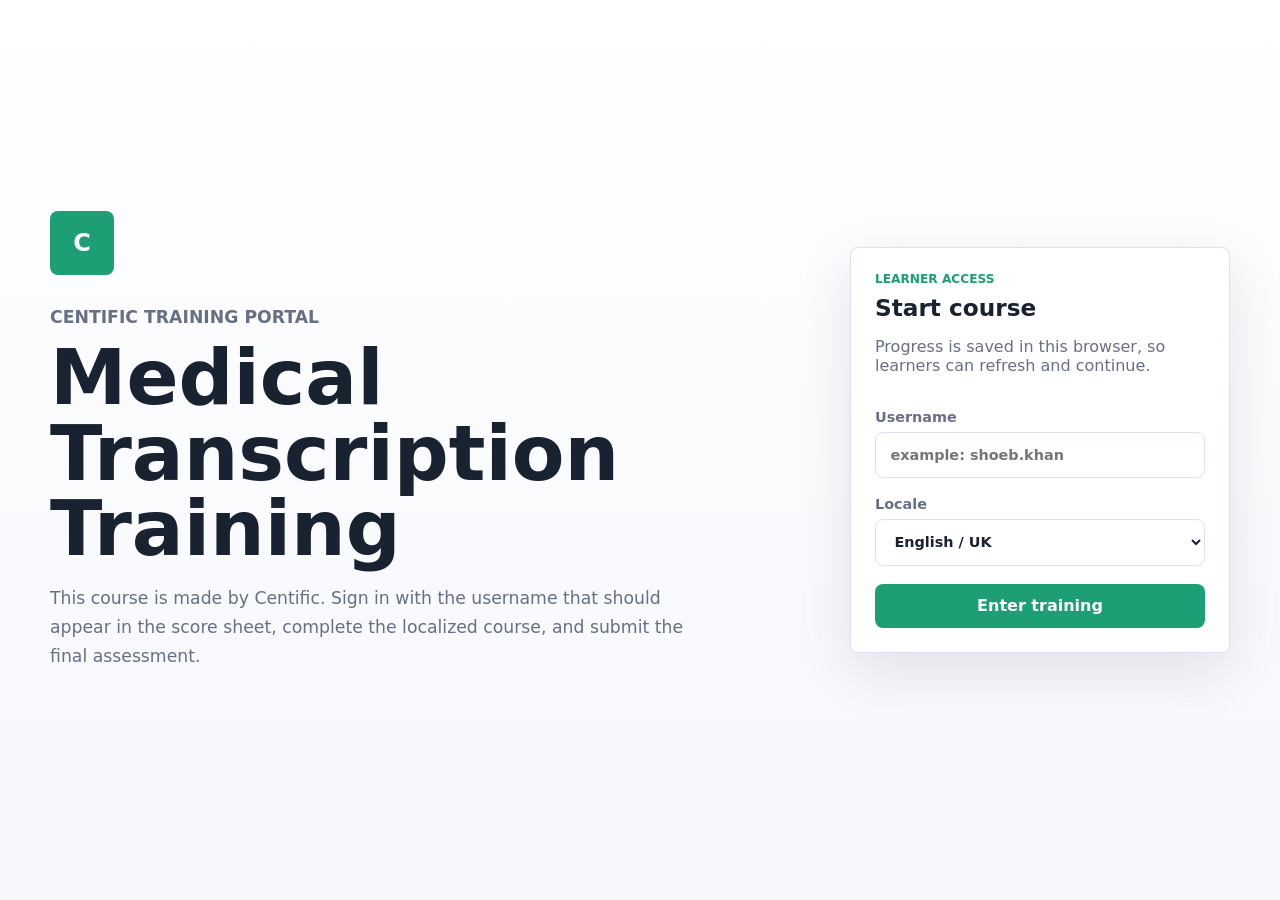
==== index.html @ d2160448 "Add files via upload" ====
﻿<!DOCTYPE html>
<html lang="en">
<head>
  <meta charset="UTF-8">
  <meta name="viewport" content="width=device-width, initial-scale=1.0">
  <title>Centific Medical Transcription Training</title>
  <link rel="stylesheet" href="styles.css">
</head>
<body>
  <main class="portal">
    <section class="login-view" id="loginView">
      <div class="hero-copy">
        <div class="brand-mark">C</div>
        <p class="eyebrow">Centific training portal</p>
        <h1>Medical Transcription Training</h1>
        <p>
          This course is made by Centific. Sign in with the username that should appear in the score sheet,
          complete the localized course, and submit the final assessment.
        </p>
      </div>

      <form class="login-card" id="loginForm">
        <div>
          <p class="eyebrow">Learner access</p>
          <h2>Start course</h2>
          <p class="muted">Progress is saved in this browser, so learners can refresh and continue.</p>
        </div>

        <label>
          Username
          <input id="usernameInput" type="text" placeholder="example: shoeb.khan" required autocomplete="name">
        </label>

        <label>
          Locale
          <select id="localeInput">
            <option value="English / UK">English / UK</option>
            <option value="Deutsch / Germany">Deutsch / Germany</option>
            <option value="Nederlands / Netherlands">Nederlands / Netherlands</option>
            <option value="Français / France">Français / France</option>
          </select>
        </label>

        <button class="primary-button" type="submit">Enter training</button>
      </form>
    </section>

    <section class="course-view hidden" id="courseView">
      <header class="topbar">
        <div>
          <p class="eyebrow">Centific Medical Transcription Training</p>
          <h1 id="learnerTitle">Learner course</h1>
        </div>

        <div class="topbar-actions">
          <span class="status-pill" id="sheetStatus">Google Sheet not connected yet</span>
          <button class="ghost-button" id="resetProgressButton" type="button">Reset progress</button>
          <button class="ghost-button" id="logoutButton" type="button">Logout</button>
        </div>
      </header>

      <section class="score-panel">
        <article>
          <span>Latest score</span>
          <strong id="latestScore">--</strong>
        </article>
        <article>
          <span>Status</span>
          <strong id="latestStatus">Not submitted</strong>
        </article>
        <article>
          <span>Local submissions</span>
          <strong id="savedRows">0</strong>
        </article>
      </section>

      <section class="course-frame-card">
        <div class="frame-header">
          <div>
            <p class="eyebrow">Course</p>
            <h2>Complete all modules, then take the final assessment</h2>
          </div>
          <a class="ghost-link" id="openCourseLink" href="medical_transcription_v4_2.html" target="_blank" rel="noreferrer">Open course in new tab</a>
        </div>

        <iframe
          id="courseFrame"
          title="Medical transcription course"
          src="medical_transcription_v4_2.html"
        ></iframe>
      </section>
    </section>
  </main>

  <script src="app.js"></script>
</body>
</html>
---- styles.css ----
﻿:root {
  color-scheme: light;
  --bg: #f5f7fb;
  --panel: #ffffff;
  --panel-soft: #f9fbfd;
  --line: #d9e2ee;
  --text: #182230;
  --muted: #667085;
  --green: #1d9e75;
  --blue: #2563eb;
  --red: #d92d20;
  --yellow: #f79009;
  --shadow: 0 18px 55px rgba(16, 24, 40, 0.1);
}

* { box-sizing: border-box; }

body {
  min-height: 100vh;
  margin: 0;
  font-family: Inter, ui-sans-serif, system-ui, -apple-system, BlinkMacSystemFont, "Segoe UI", sans-serif;
  background: linear-gradient(180deg, #ffffff 0%, var(--bg) 100%);
  color: var(--text);
}

button, input, select { font: inherit; }
button { cursor: pointer; }
.hidden { display: none !important; }

.portal {
  width: min(1180px, calc(100% - 32px));
  min-height: 100vh;
  margin: 0 auto;
}

.login-view {
  min-height: 100vh;
  display: grid;
  grid-template-columns: minmax(0, 1fr) 380px;
  gap: 36px;
  align-items: center;
  padding: 32px 0;
}

.brand-mark {
  width: 64px;
  height: 64px;
  display: grid;
  place-items: center;
  margin-bottom: 28px;
  border-radius: 8px;
  background: var(--green);
  color: #ffffff;
  font-size: 1.5rem;
  font-weight: 900;
}

.eyebrow {
  margin: 0 0 8px;
  color: var(--green);
  font-size: 0.76rem;
  font-weight: 800;
  letter-spacing: 0;
  text-transform: uppercase;
}

.hero-copy h1 {
  max-width: 760px;
  margin: 0;
  font-size: clamp(2.4rem, 6vw, 5.4rem);
  line-height: 0.98;
  letter-spacing: 0;
}

.hero-copy p {
  max-width: 640px;
  color: var(--muted);
  font-size: 1.08rem;
  line-height: 1.7;
}

.login-card, .course-frame-card, .score-panel article, .topbar {
  border: 1px solid var(--line);
  border-radius: 8px;
  background: rgba(255, 255, 255, 0.96);
  box-shadow: var(--shadow);
}

.login-card {
  display: grid;
  gap: 18px;
  padding: 24px;
}

.login-card h2, .course-frame-card h2 {
  margin: 0;
  font-size: 1.45rem;
  letter-spacing: 0;
}

.muted { color: var(--muted); }

label {
  display: grid;
  gap: 7px;
  color: var(--muted);
  font-size: 0.9rem;
  font-weight: 700;
}

input, select {
  width: 100%;
  border: 1px solid var(--line);
  border-radius: 8px;
  outline: none;
  background: #ffffff;
  color: var(--text);
  padding: 0.85rem 0.9rem;
}

input:focus, select:focus {
  border-color: var(--blue);
  box-shadow: 0 0 0 4px rgba(37, 99, 235, 0.12);
}

.primary-button, .ghost-button, .ghost-link {
  min-height: 2.75rem;
  border-radius: 8px;
  font-weight: 850;
}

.primary-button {
  border: 0;
  background: var(--green);
  color: #ffffff;
}

.primary-button:hover { background: #157a5e; }

.ghost-button, .ghost-link {
  display: inline-flex;
  align-items: center;
  justify-content: center;
  border: 1px solid var(--line);
  background: #ffffff;
  color: var(--text);
  padding: 0 1rem;
  text-decoration: none;
}

.ghost-button:hover, .ghost-link:hover { border-color: var(--blue); color: var(--blue); }

.course-view { padding: 24px 0 40px; }

.topbar {
  position: sticky;
  top: 0;
  z-index: 10;
  display: flex;
  align-items: center;
  justify-content: space-between;
  gap: 18px;
  padding: 16px;
}

.topbar h1 {
  margin: 0;
  font-size: clamp(1.35rem, 3vw, 2.2rem);
  letter-spacing: 0;
}

.topbar-actions, .frame-header {
  display: flex;
  align-items: center;
  justify-content: space-between;
  gap: 12px;
  flex-wrap: wrap;
}

.status-pill {
  border: 1px solid var(--line);
  border-radius: 999px;
  color: var(--muted);
  padding: 0.65rem 0.9rem;
  font-size: 0.82rem;
  background: var(--panel-soft);
}

.score-panel {
  display: grid;
  grid-template-columns: repeat(3, minmax(0, 1fr));
  gap: 12px;
  margin: 18px 0;
}

.score-panel article { padding: 16px; }
.score-panel span { display: block; color: var(--muted); font-size: 0.82rem; font-weight: 800; }
.score-panel strong { display: block; margin-top: 8px; font-size: 2rem; }

.course-frame-card { padding: 16px; }

iframe {
  width: 100%;
  height: 78vh;
  min-height: 620px;
  margin-top: 14px;
  border: 1px solid var(--line);
  border-radius: 8px;
  background: #ffffff;
}

@media (max-width: 760px) {
  .portal { width: min(100% - 20px, 1180px); }
  .login-view, .score-panel { grid-template-columns: 1fr; }
  .topbar { align-items: stretch; flex-direction: column; }
  .topbar-actions { align-items: stretch; }
  .ghost-button, .ghost-link, .status-pill { width: 100%; }
  iframe { height: 70vh; min-height: 520px; }
}
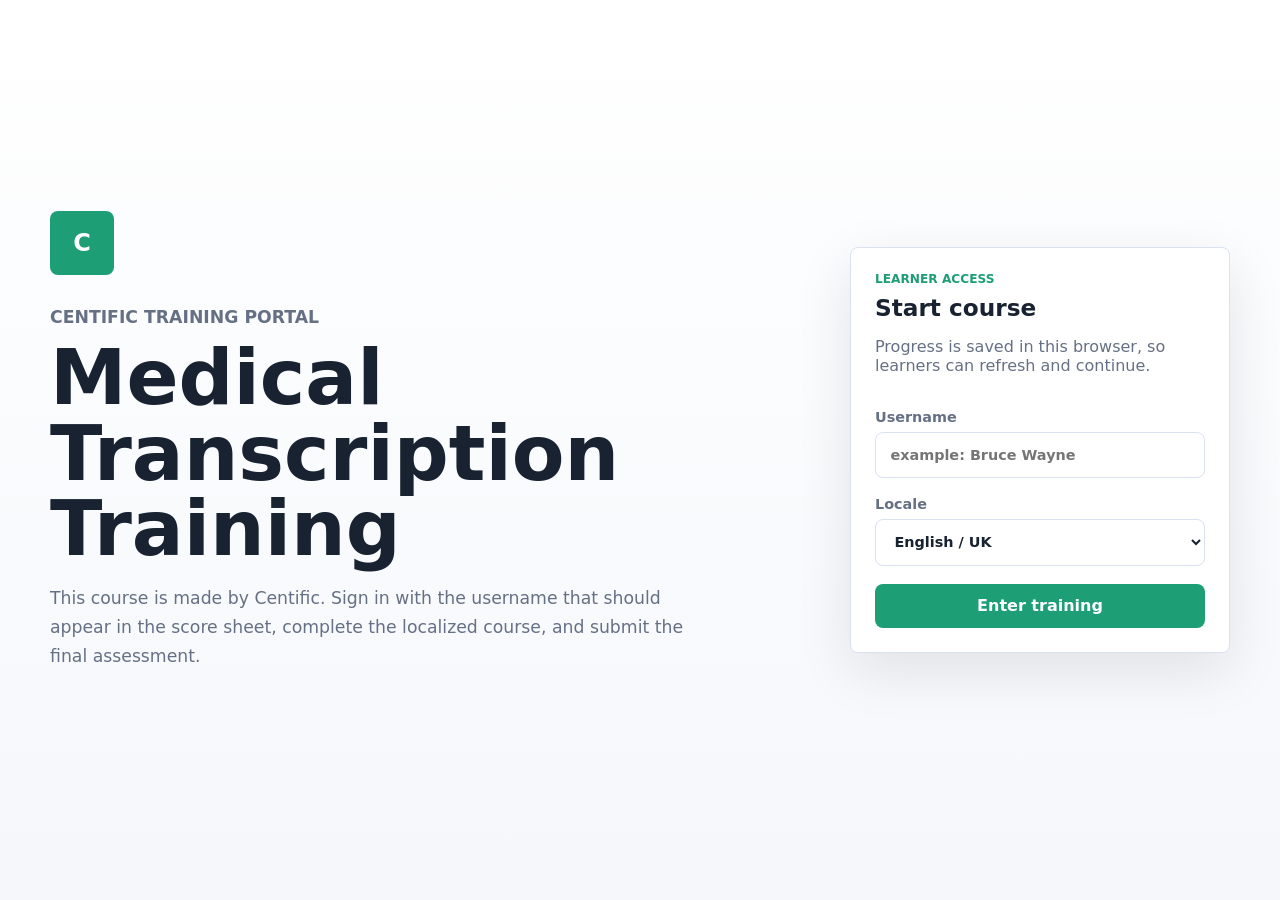
==== commit 48172e82: "Update index.html" ====
--- a/index.html
+++ b/index.html
@@ -1,97 +1,97 @@
-﻿<!DOCTYPE html>
-<html lang="en">
-<head>
-  <meta charset="UTF-8">
-  <meta name="viewport" content="width=device-width, initial-scale=1.0">
-  <title>Centific Medical Transcription Training</title>
-  <link rel="stylesheet" href="styles.css">
-</head>
-<body>
-  <main class="portal">
-    <section class="login-view" id="loginView">
-      <div class="hero-copy">
-        <div class="brand-mark">C</div>
-        <p class="eyebrow">Centific training portal</p>
-        <h1>Medical Transcription Training</h1>
-        <p>
-          This course is made by Centific. Sign in with the username that should appear in the score sheet,
-          complete the localized course, and submit the final assessment.
-        </p>
-      </div>
-
-      <form class="login-card" id="loginForm">
-        <div>
-          <p class="eyebrow">Learner access</p>
-          <h2>Start course</h2>
-          <p class="muted">Progress is saved in this browser, so learners can refresh and continue.</p>
-        </div>
-
-        <label>
-          Username
-          <input id="usernameInput" type="text" placeholder="example: shoeb.khan" required autocomplete="name">
-        </label>
-
-        <label>
-          Locale
-          <select id="localeInput">
-            <option value="English / UK">English / UK</option>
-            <option value="Deutsch / Germany">Deutsch / Germany</option>
-            <option value="Nederlands / Netherlands">Nederlands / Netherlands</option>
-            <option value="Français / France">Français / France</option>
-          </select>
-        </label>
-
-        <button class="primary-button" type="submit">Enter training</button>
-      </form>
-    </section>
-
-    <section class="course-view hidden" id="courseView">
-      <header class="topbar">
-        <div>
-          <p class="eyebrow">Centific Medical Transcription Training</p>
-          <h1 id="learnerTitle">Learner course</h1>
-        </div>
-
-        <div class="topbar-actions">
-          <span class="status-pill" id="sheetStatus">Google Sheet not connected yet</span>
-          <button class="ghost-button" id="resetProgressButton" type="button">Reset progress</button>
-          <button class="ghost-button" id="logoutButton" type="button">Logout</button>
-        </div>
-      </header>
-
-      <section class="score-panel">
-        <article>
-          <span>Latest score</span>
-          <strong id="latestScore">--</strong>
-        </article>
-        <article>
-          <span>Status</span>
-          <strong id="latestStatus">Not submitted</strong>
-        </article>
-        <article>
-          <span>Local submissions</span>
-          <strong id="savedRows">0</strong>
-        </article>
-      </section>
-
-      <section class="course-frame-card">
-        <div class="frame-header">
-          <div>
-            <p class="eyebrow">Course</p>
-            <h2>Complete all modules, then take the final assessment</h2>
-          </div>
-          <a class="ghost-link" id="openCourseLink" href="medical_transcription_v4_2.html" target="_blank" rel="noreferrer">Open course in new tab</a>
-        </div>
-
-        <iframe
-          id="courseFrame"
-          title="Medical transcription course"
-          src="medical_transcription_v4_2.html"
-        ></iframe>
-      </section>
-    </section>
-  </main>
-
-  <script src="app.js"></script>
-</body>
+﻿<!DOCTYPE html>
+<html lang="en">
+<head>
+  <meta charset="UTF-8">
+  <meta name="viewport" content="width=device-width, initial-scale=1.0">
+  <title>Centific Medical Transcription Training</title>
+  <link rel="stylesheet" href="styles.css">
+</head>
+<body>
+  <main class="portal">
+    <section class="login-view" id="loginView">
+      <div class="hero-copy">
+        <div class="brand-mark">C</div>
+        <p class="eyebrow">Centific training portal</p>
+        <h1>Medical Transcription Training</h1>
+        <p>
+          This course is made by Centific. Sign in with the username that should appear in the score sheet,
+          complete the localized course, and submit the final assessment.
+        </p>
+      </div>
+
+      <form class="login-card" id="loginForm">
+        <div>
+          <p class="eyebrow">Learner access</p>
+          <h2>Start course</h2>
+          <p class="muted">Progress is saved in this browser, so learners can refresh and continue.</p>
+        </div>
+
+        <label>
+          Username
+          <input id="usernameInput" type="text" placeholder="example: Bruce Wayne" required autocomplete="name">
+        </label>
+
+        <label>
+          Locale
+          <select id="localeInput">
+            <option value="English / UK">English / UK</option>
+            <option value="Deutsch / Germany">Deutsch / Germany</option>
+            <option value="Nederlands / Netherlands">Nederlands / Netherlands</option>
+            <option value="Français / France">Français / France</option>
+          </select>
+        </label>
+
+        <button class="primary-button" type="submit">Enter training</button>
+      </form>
+    </section>
+
+    <section class="course-view hidden" id="courseView">
+      <header class="topbar">
+        <div>
+          <p class="eyebrow">Centific Medical Transcription Training</p>
+          <h1 id="learnerTitle">Learner course</h1>
+        </div>
+
+        <div class="topbar-actions">
+          <span class="status-pill" id="sheetStatus">Google Sheet not connected yet</span>
+          <button class="ghost-button" id="resetProgressButton" type="button">Reset progress</button>
+          <button class="ghost-button" id="logoutButton" type="button">Logout</button>
+        </div>
+      </header>
+
+      <section class="score-panel">
+        <article>
+          <span>Latest score</span>
+          <strong id="latestScore">--</strong>
+        </article>
+        <article>
+          <span>Status</span>
+          <strong id="latestStatus">Not submitted</strong>
+        </article>
+        <article>
+          <span>Local submissions</span>
+          <strong id="savedRows">0</strong>
+        </article>
+      </section>
+
+      <section class="course-frame-card">
+        <div class="frame-header">
+          <div>
+            <p class="eyebrow">Course</p>
+            <h2>Complete all modules, then take the final assessment</h2>
+          </div>
+          <a class="ghost-link" id="openCourseLink" href="medical_transcription_v4_2.html" target="_blank" rel="noreferrer">Open course in new tab</a>
+        </div>
+
+        <iframe
+          id="courseFrame"
+          title="Medical transcription course"
+          src="medical_transcription_v4_2.html"
+        ></iframe>
+      </section>
+    </section>
+  </main>
+
+  <script src="app.js"></script>
+</body>
 </html>
